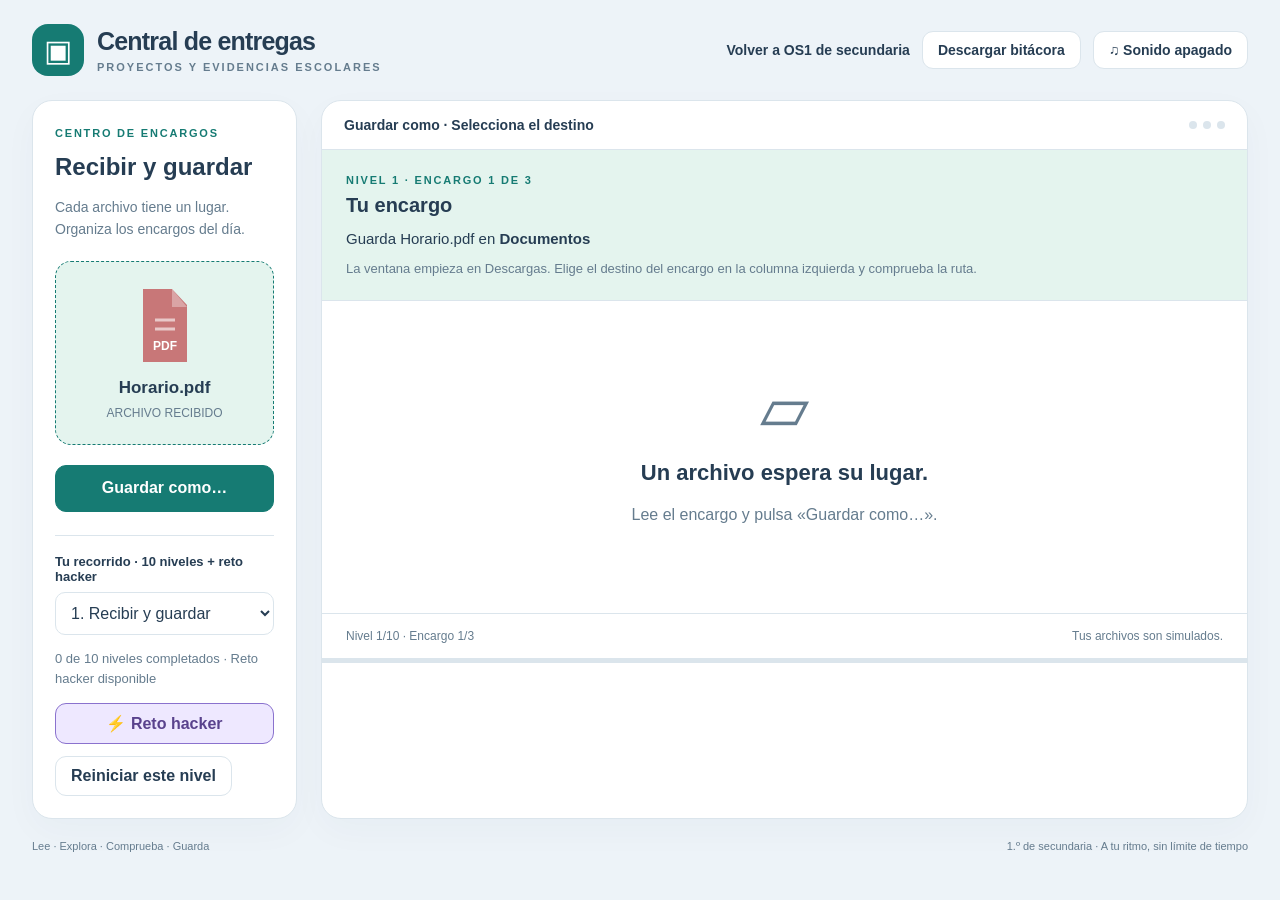
==== actividades/central-archivos/index.html @ c92f7c59 "Crea OS de primero de secundaria con entregas, carpetas, versiones y respaldos" ====
<!doctype html><html lang="es"><head><meta charset="utf-8"><meta name="viewport" content="width=device-width,initial-scale=1"><title>Central de entregas · OS1 de secundaria</title><link rel="stylesheet" href="../archivo-engine/style.css?v=s1-1"></head><body class="central" data-theme="central"><div class="app"><header><div class="identity"><span class="emblem" aria-hidden="true">▣</span><div><h1>Central de entregas</h1><small>PROYECTOS Y EVIDENCIAS ESCOLARES</small></div></div><div class="header-tools"><a href="../../index.html" class="back">Volver a OS1 de secundaria</a><button id="download-evidence">Descargar bitácora</button><button id="sound" aria-pressed="false">♫ Sonido apagado</button></div></header><main><aside class="panel dispatch"><span class="eyebrow">CENTRO DE ENCARGOS</span><h2 id="level-title"></h2><p class="brief" id="story"></p><div class="file-preview" id="file-preview"></div><button class="primary" id="begin">Guardar como…</button><div class="levels"><label for="level-select">Tu recorrido · 10 niveles + reto hacker</label><select id="level-select"></select><p class="collection" id="collection"></p><button id="hacker" class="hacker-button">⚡ Reto hacker</button><button id="retry">Reiniciar este nivel</button></div></aside><section class="panel workspace" aria-label="Explorador de archivos"><div class="window-bar"><span id="window-title">Terminal de archivos</span><span class="lights" aria-hidden="true"><i></i><i></i><i></i></span></div><div class="task"><span class="eyebrow" id="order-number"></span><h2 id="order-title">Tu encargo</h2><div class="route-request" id="request"></div><p id="extra"></p></div><div id="idle" class="idle"><span class="big-icon" aria-hidden="true">▱</span><strong>Un archivo espera su lugar.</strong><p>Lee el encargo y pulsa «Guardar como…».</p></div><div class="explorer" id="explorer" hidden><div class="save-window-title"><span aria-hidden="true">▧</span><strong id="save-dialog-title">Guardar como</strong><button id="cancel-save" aria-label="Cerrar ventana Guardar como">×</button></div><div class="toolbar"><button id="up" aria-label="Subir una carpeta">Subir</button><nav class="breadcrumb" id="breadcrumb" aria-label="Ruta actual"></nav><button id="new-folder" hidden>Nueva carpeta</button></div><p class="tip">Un clic selecciona una carpeta. Doble clic o «Abrir carpeta» para entrar.</p><div class="file-browser"><nav id="folder-tree" class="folder-tree" aria-label="Carpetas de Windows"></nav><section class="file-list" aria-label="Contenido de la carpeta"><div class="folder-list-heading"><span>Nombre</span><span>Tipo</span></div><div id="folders" class="folders"></div><button id="open-folder" disabled>Abrir carpeta</button></section></div><div class="save-row"><label for="filename">Nombre del archivo<input id="filename" autocomplete="off" spellcheck="false"></label><div class="save-actions"><button class="primary" id="save">Guardar</button><button id="cancel-bottom">Cancelar</button></div></div><p class="windows-tip"><strong>¿Dónde quedará?</strong> En la carpeta que muestra la ruta de arriba. Descargas es el destino inicial; puedes elegir otro a la izquierda.</p></div><div class="feedback" id="feedback" role="status" aria-live="polite" hidden><strong id="onomatopoeia"></strong><p id="feedback-text"></p><button id="continue" hidden>Siguiente encargo</button></div><div class="bottom"><span id="counter"></span><span id="saved-path">Tus archivos son simulados.</span></div><div class="progress"><div id="progress"></div></div></section></main><footer><span>Lee · Explora · Comprueba · Guarda</span><span>1.º de secundaria · A tu ritmo, sin límite de tiempo</span></footer></div><dialog id="folder-dialog" aria-labelledby="folder-title"><form id="folder-form"><h2 id="folder-title">Nueva carpeta</h2><label for="folder-name">Nombre de la carpeta</label><input id="folder-name" autocomplete="off" maxlength="60" required><p id="folder-error" class="form-error" role="status"></p><div class="actions"><button type="button" id="folder-cancel">Cancelar</button><button type="submit">Crear carpeta</button></div></form></dialog><dialog id="reset-dialog" aria-labelledby="reset-title"><h2 id="reset-title">¿Reiniciar este nivel?</h2><p>Volverás al primer encargo de este nivel. Los otros niveles completados se conservan.</p><div class="actions"><button id="reset-cancel">Cancelar</button><button id="reset-confirm">Reiniciar nivel</button></div></dialog><script src="../archivo-engine/rules.js?v=s1-1"></script><script src="../archivo-engine/evidence.js?v=s1-1"></script><script src="../archivo-engine/game.js?v=s1-1"></script></body></html>
---- actividades/archivo-engine/style.css ----
:root{font-family:'Avenir Next','Trebuchet MS',sans-serif;color:#263d53;background:#edf3f8;--accent:#167b73;--soft:#e4f4ee;--panel:#fff;--line:#dbe5ec;--muted:#657c8e;--ink:#263d53}*{box-sizing:border-box}body{margin:0;min-height:100vh}body.space{--accent:#9e8dff;--soft:#302c54;--panel:#17213b;--line:#34415f;--muted:#a6b7d1;--ink:#e9edff;color:var(--ink);background:radial-gradient(ellipse at 80% 0,#34315a,transparent 50%),#0d1529;background-attachment:fixed}button,input,select{font:inherit}button,a{touch-action:manipulation}button{cursor:pointer;border:1px solid var(--line);border-radius:11px;padding:10px 15px;background:var(--panel);color:var(--ink);font-weight:700}button:hover{border-color:var(--accent);background:var(--soft)}button:disabled{opacity:.4;cursor:default}a{color:inherit}button:focus-visible,a:focus-visible,input:focus-visible,select:focus-visible{outline:3px solid #f0bb51;outline-offset:3px}.app{max-width:1440px;margin:auto;padding:24px 32px}header{display:flex;justify-content:space-between;align-items:center;gap:15px;margin-bottom:24px}.identity{display:flex;align-items:center;gap:13px}.emblem{display:grid;place-items:center;background:var(--accent);color:#fff;width:52px;height:52px;border-radius:16px;font-size:30px}h1{font-size:25px;letter-spacing:-.8px;margin:0}header small{display:block;font-size:11px;font-weight:800;letter-spacing:2px;color:var(--muted);margin-top:5px}.header-tools{display:flex;gap:12px;align-items:center;font-size:14px}.back{text-decoration:none;font-weight:700}main{display:grid;grid-template-columns:265px minmax(0,1fr);gap:24px}.panel{border:1px solid var(--line);border-radius:20px;background:var(--panel);box-shadow:0 12px 35px #15335a08}.dispatch{padding:22px}.eyebrow{font-size:11px;font-weight:800;letter-spacing:1.8px;color:var(--accent)}h2{font-size:24px;line-height:1.2;margin:12px 0}p{line-height:1.6}.brief{font-size:14px;color:var(--muted)}.file-preview{background:var(--soft);border:1px dashed var(--accent);border-radius:16px;text-align:center;padding:24px 10px;margin:20px 0}.file-preview svg{width:72px;height:80px;display:block;margin:0 auto 12px}.file-preview strong{display:block;overflow-wrap:anywhere;font-size:17px}.file-preview small{display:block;color:var(--muted);margin-top:8px;font-size:12px}.primary{background:var(--accent);border-color:var(--accent);color:#fff;width:100%;min-height:47px}.space .primary{color:#151d32}.primary:hover{background:var(--accent);filter:brightness(1.1)}.levels{margin-top:23px;border-top:1px solid var(--line);padding-top:18px}.levels label{display:block;font-size:13px;font-weight:700;margin-bottom:8px}select{width:100%;padding:11px;border-radius:10px;border:1px solid var(--line);background:var(--panel);color:var(--ink)}.collection{font-size:13px;color:var(--muted);margin-top:14px}.workspace{overflow:hidden;position:relative}.window-bar{display:flex;align-items:center;justify-content:space-between;padding:16px 22px;border-bottom:1px solid var(--line);font-size:14px;font-weight:800}.lights{display:flex;gap:6px}.lights i{width:8px;height:8px;background:var(--line);border-radius:50%}.task{padding:20px 24px;background:var(--soft);border-bottom:1px solid var(--line)}.task h2{font-size:20px;margin:5px 0 10px}.route-request{font-size:15px;line-height:1.6;overflow-wrap:anywhere}.task p{font-size:13px;color:var(--muted);margin:8px 0 0}.explorer{padding:22px 24px}.explorer[hidden]{display:none}.toolbar{display:flex;gap:9px;align-items:center;flex-wrap:wrap;margin-bottom:14px}.breadcrumb{display:flex;gap:4px;align-items:center;flex-wrap:wrap;flex:1}.breadcrumb button{border:0;font-size:13px;padding:7px;background:var(--soft)}.breadcrumb span{font-size:12px;color:var(--muted)}.tip{font-size:12px;color:var(--muted);margin:0 0 13px}.folders{min-height:210px;display:grid;grid-template-columns:repeat(auto-fill,minmax(115px,1fr));align-content:start;gap:10px}.folder{border:2px solid transparent;min-height:112px;overflow-wrap:anywhere;padding:12px 8px;text-align:center;background:transparent}.folder.selected{border-color:var(--accent);background:var(--soft)}.folder svg{display:block;width:57px;height:47px;margin:0 auto 7px}.folder span{font-size:14px;display:block}.existing{min-height:90px;text-align:center;padding:10px 8px;font-size:12px;overflow-wrap:anywhere;opacity:.8}.existing svg{width:35px;height:42px;display:block;margin:0 auto 6px}.save-row{display:grid;grid-template-columns:1fr 130px;gap:15px;margin-top:18px;border-top:1px solid var(--line);padding-top:20px;align-items:end}.save-row label{font-size:13px;display:block;font-weight:700}.save-row input{display:block;width:100%;border:1px solid var(--line);border-radius:10px;padding:12px;margin-top:8px;color:var(--ink);background:var(--panel)}.empty{grid-column:1/-1;color:var(--muted);font-size:14px;padding:25px;text-align:center}.idle{padding:70px 35px;text-align:center;color:var(--muted)}.idle .big-icon{font-size:64px;display:block;margin-bottom:15px}.idle strong{display:block;color:var(--ink);font-size:22px}.bottom{display:flex;justify-content:space-between;gap:12px;border-top:1px solid var(--line);padding:15px 24px;font-size:12px;color:var(--muted)}.progress{height:5px;background:var(--line)}.progress div{height:100%;background:var(--accent);transition:width .3s}.feedback{margin:0 24px 20px;padding:17px 20px;border-radius:13px;border:1px solid #e4b762;background:#fff1d5;color:#6b4515;display:flex;align-items:center;gap:15px}.feedback[hidden]{display:none}.feedback strong{font-size:25px;white-space:nowrap}.feedback p{margin:0;font-size:14px}.feedback.success{background:#dff5e9;color:#205c43;border-color:#83c8a6}.feedback button{margin-left:auto;background:#fff;color:#205c43;white-space:nowrap}.oops{animation:shake .3s}.pop{animation:pop .35s}dialog{border:1px solid var(--line);border-radius:20px;max-width:440px;width:90%;padding:25px;color:var(--ink);background:var(--panel)}dialog::backdrop{background:#0c152c88}dialog input{width:100%;padding:12px;margin:10px 0;border:1px solid var(--line);border-radius:10px}dialog .actions{display:flex;justify-content:end;gap:10px;margin-top:14px}.form-error{font-size:14px;color:#d55e52}footer{display:flex;justify-content:space-between;font-size:11px;color:var(--muted);margin-top:21px}#new-folder[hidden],#save[hidden],[hidden]{display:none!important}@keyframes shake{25%{transform:translateX(-5px)}75%{transform:translateX(5px)}}@keyframes pop{from{transform:scale(.96);opacity:.3}to{transform:scale(1);opacity:1}}@media(max-width:900px){.app{padding:20px}main{grid-template-columns:220px minmax(0,1fr);gap:15px}.dispatch{padding:17px}.explorer{padding:18px}.task{padding:18px}.save-row{grid-template-columns:1fr}h1{font-size:22px}.header-tools{font-size:12px;gap:8px}}@media(max-width:650px){main{display:block}.dispatch{margin-bottom:16px}.file-preview{display:flex;align-items:center;gap:15px;padding:12px;margin:12px 0;text-align:left}.file-preview svg{width:40px;height:50px;margin:0}.file-preview small{display:none}.brief{margin:6px 0}.dispatch h2{font-size:20px}.levels{margin-top:14px;padding-top:12px}.collection{display:none}header{flex-wrap:wrap}.header-tools{width:100%;justify-content:space-between}.folders{grid-template-columns:repeat(3,minmax(0,1fr))}.feedback{margin:0 15px 15px;flex-wrap:wrap}.feedback strong{font-size:22px}.bottom{padding:14px;font-size:11px}footer span:last-child{display:none}}@media(prefers-reduced-motion:reduce){*,*:before{animation:none!important;transition:none!important}}

/* Fenêtre de sauvegarde proche de Windows, commune aux deux aventures. */
.explorer{padding:0;margin:18px;border:1px solid #bdcad8;border-radius:8px;overflow:hidden;--panel:#fff;--soft:#e9f2fc;--ink:#24364b;--line:#d7dfe8;--accent:#176bb7;--muted:#5e7186;background:#fff;color:var(--ink);box-shadow:0 8px 25px #0a17361c}.save-window-title{display:flex;align-items:center;gap:10px;padding:0 0 0 15px;min-height:38px;background:#f9fafc;font-size:14px}.save-window-title>span{color:#286eae}.save-window-title strong{flex:1;font-weight:600}.save-window-title button{border:0;border-radius:0;background:transparent;font-size:24px;padding:5px 15px}.save-window-title button:hover{background:#d43b39;color:white}.explorer .toolbar{margin:0;padding:9px;border-top:1px solid var(--line);border-bottom:1px solid var(--line);background:#fff}.explorer .breadcrumb{border:1px solid var(--line);padding:3px;border-radius:4px;min-height:37px}.explorer .breadcrumb button{background:transparent;border-radius:3px;font-size:12px;padding:4px}.explorer .tip{padding:9px 13px;margin:0;border-bottom:1px solid #e7ebf0;background:#fff;font-size:12px}.file-browser{display:grid;grid-template-columns:185px minmax(0,1fr);min-height:270px}.folder-tree{background:#f8fafd;border-right:1px solid var(--line);padding:10px 0;overflow:auto;max-height:340px}.tree-label{font-size:12px;font-weight:700;padding:8px 12px;margin:0;color:#506174}.tree-location{display:flex;gap:9px;align-items:center;width:100%;border:0;border-radius:0;background:transparent;text-align:left;font-size:13px;font-weight:500;padding:8px 10px;line-height:1.3}.tree-location>span:first-child{color:#377cbd;min-width:15px;font-size:17px}.tree-location.active{background:#dcecff;color:#154d81;border-left:3px solid #277bc0}.tree-location:hover{background:#e9f1fb}.tree-user,.tree-branch{font-size:12px;padding:8px;cursor:pointer}.tree-user{padding-left:13px}.file-list{padding:0 12px 12px;min-width:0}.folder-list-heading{display:flex;justify-content:space-between;border-bottom:1px solid var(--line);padding:9px 2px;color:#7b8997;font-size:12px}.explorer .folders{min-height:175px;grid-template-columns:repeat(auto-fill,minmax(100px,1fr));gap:6px;padding:14px 0}.explorer .folder{min-height:90px;padding:8px 4px;border-radius:5px}.explorer .folder svg{width:48px;height:38px}.explorer .folder span{font-size:13px}.explorer #open-folder{font-size:12px;padding:7px 10px}.explorer .save-row{margin:0;padding:14px;background:#f3f6fa;grid-template-columns:1fr 120px;gap:12px}.save-actions{display:grid;gap:8px}.save-actions .primary{min-height:37px}.save-actions button{border-radius:5px;padding:7px;font-size:13px}.explorer .save-row input{border-radius:3px;padding:9px;margin-top:7px;font-size:14px}.windows-tip{margin:0;padding:10px 14px;font-size:12px;line-height:1.5;color:#55697d;background:#f3f6fa;border-top:1px solid #e5ebf2}@media(max-width:900px){.file-browser{grid-template-columns:155px minmax(0,1fr)}.explorer{margin:12px}.tree-location{font-size:12px}.file-list{padding:0 8px 10px}.explorer .folders{grid-template-columns:repeat(auto-fill,minmax(85px,1fr))}}@media(max-width:650px){.file-browser{grid-template-columns:135px minmax(0,1fr)}.folder-tree{max-height:300px}.explorer .save-row{grid-template-columns:1fr}.save-actions{display:flex;justify-content:end}.save-actions .primary{width:120px}.save-actions button{min-width:95px}.explorer .folders{grid-template-columns:repeat(auto-fill,minmax(80px,1fr))}.explorer .toolbar{gap:5px}.explorer .breadcrumb span{font-size:10px}}

.hacker-button{display:block;width:100%;margin:12px 0;border:1px solid #8a72ce;background:#eee8ff;color:#59428d}.hacker-button:hover{background:#e3d7ff}
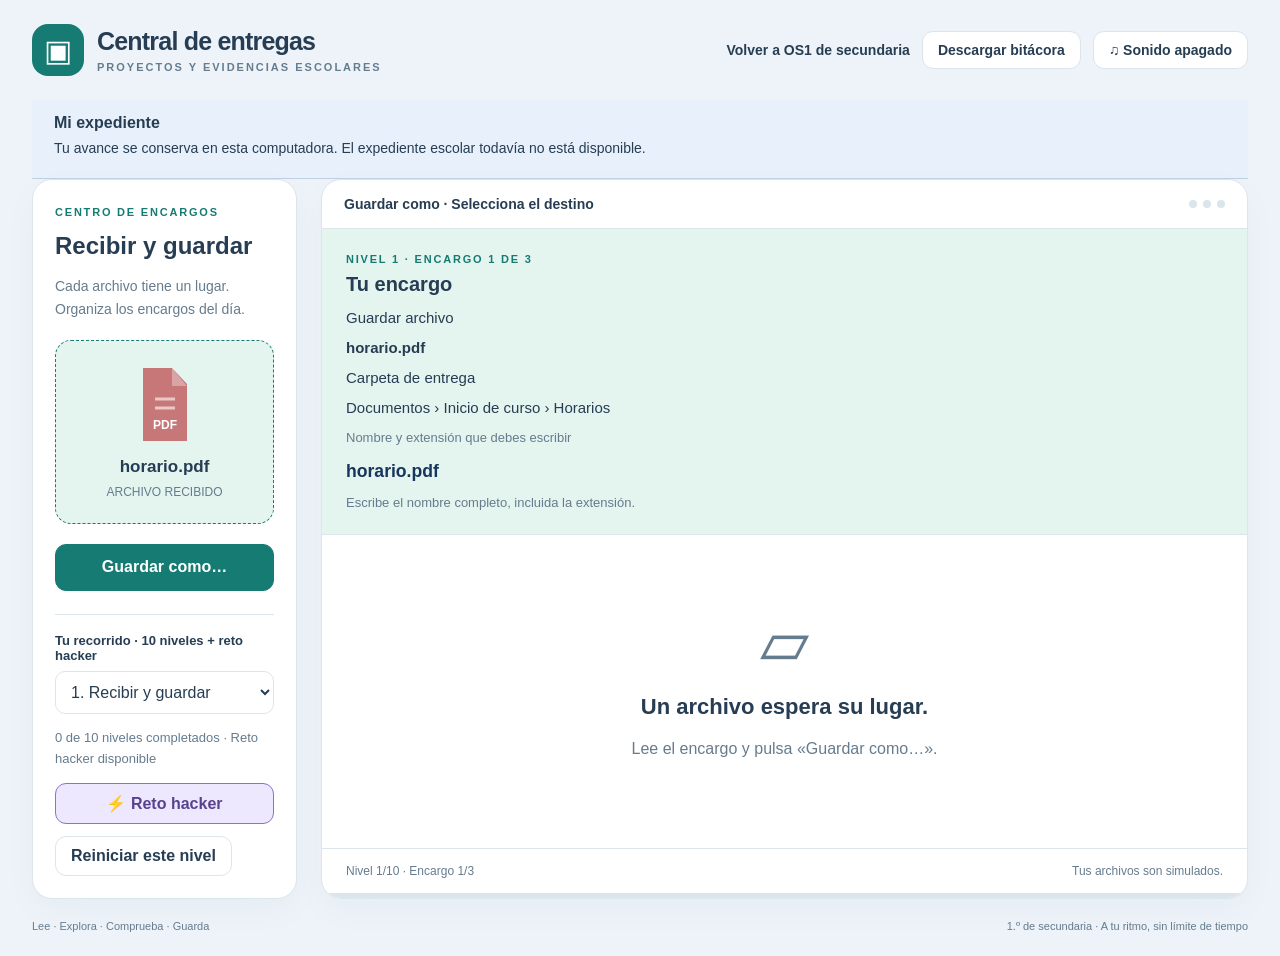
==== commit 97cedea2: "Ajusta encargos de secundaria y prepara guardado automático individual" ====
--- a/actividades/central-archivos/index.html
+++ b/actividades/central-archivos/index.html
@@ -1 +1 @@
-<!doctype html><html lang="es"><head><meta charset="utf-8"><meta name="viewport" content="width=device-width,initial-scale=1"><title>Central de entregas · OS1 de secundaria</title><link rel="stylesheet" href="../archivo-engine/style.css?v=s1-1"></head><body class="central" data-theme="central"><div class="app"><header><div class="identity"><span class="emblem" aria-hidden="true">▣</span><div><h1>Central de entregas</h1><small>PROYECTOS Y EVIDENCIAS ESCOLARES</small></div></div><div class="header-tools"><a href="../../index.html" class="back">Volver a OS1 de secundaria</a><button id="download-evidence">Descargar bitácora</button><button id="sound" aria-pressed="false">♫ Sonido apagado</button></div></header><main><aside class="panel dispatch"><span class="eyebrow">CENTRO DE ENCARGOS</span><h2 id="level-title"></h2><p class="brief" id="story"></p><div class="file-preview" id="file-preview"></div><button class="primary" id="begin">Guardar como…</button><div class="levels"><label for="level-select">Tu recorrido · 10 niveles + reto hacker</label><select id="level-select"></select><p class="collection" id="collection"></p><button id="hacker" class="hacker-button">⚡ Reto hacker</button><button id="retry">Reiniciar este nivel</button></div></aside><section class="panel workspace" aria-label="Explorador de archivos"><div class="window-bar"><span id="window-title">Terminal de archivos</span><span class="lights" aria-hidden="true"><i></i><i></i><i></i></span></div><div class="task"><span class="eyebrow" id="order-number"></span><h2 id="order-title">Tu encargo</h2><div class="route-request" id="request"></div><p id="extra"></p></div><div id="idle" class="idle"><span class="big-icon" aria-hidden="true">▱</span><strong>Un archivo espera su lugar.</strong><p>Lee el encargo y pulsa «Guardar como…».</p></div><div class="explorer" id="explorer" hidden><div class="save-window-title"><span aria-hidden="true">▧</span><strong id="save-dialog-title">Guardar como</strong><button id="cancel-save" aria-label="Cerrar ventana Guardar como">×</button></div><div class="toolbar"><button id="up" aria-label="Subir una carpeta">Subir</button><nav class="breadcrumb" id="breadcrumb" aria-label="Ruta actual"></nav><button id="new-folder" hidden>Nueva carpeta</button></div><p class="tip">Un clic selecciona una carpeta. Doble clic o «Abrir carpeta» para entrar.</p><div class="file-browser"><nav id="folder-tree" class="folder-tree" aria-label="Carpetas de Windows"></nav><section class="file-list" aria-label="Contenido de la carpeta"><div class="folder-list-heading"><span>Nombre</span><span>Tipo</span></div><div id="folders" class="folders"></div><button id="open-folder" disabled>Abrir carpeta</button></section></div><div class="save-row"><label for="filename">Nombre del archivo<input id="filename" autocomplete="off" spellcheck="false"></label><div class="save-actions"><button class="primary" id="save">Guardar</button><button id="cancel-bottom">Cancelar</button></div></div><p class="windows-tip"><strong>¿Dónde quedará?</strong> En la carpeta que muestra la ruta de arriba. Descargas es el destino inicial; puedes elegir otro a la izquierda.</p></div><div class="feedback" id="feedback" role="status" aria-live="polite" hidden><strong id="onomatopoeia"></strong><p id="feedback-text"></p><button id="continue" hidden>Siguiente encargo</button></div><div class="bottom"><span id="counter"></span><span id="saved-path">Tus archivos son simulados.</span></div><div class="progress"><div id="progress"></div></div></section></main><footer><span>Lee · Explora · Comprueba · Guarda</span><span>1.º de secundaria · A tu ritmo, sin límite de tiempo</span></footer></div><dialog id="folder-dialog" aria-labelledby="folder-title"><form id="folder-form"><h2 id="folder-title">Nueva carpeta</h2><label for="folder-name">Nombre de la carpeta</label><input id="folder-name" autocomplete="off" maxlength="60" required><p id="folder-error" class="form-error" role="status"></p><div class="actions"><button type="button" id="folder-cancel">Cancelar</button><button type="submit">Crear carpeta</button></div></form></dialog><dialog id="reset-dialog" aria-labelledby="reset-title"><h2 id="reset-title">¿Reiniciar este nivel?</h2><p>Volverás al primer encargo de este nivel. Los otros niveles completados se conservan.</p><div class="actions"><button id="reset-cancel">Cancelar</button><button id="reset-confirm">Reiniciar nivel</button></div></dialog><script src="../archivo-engine/rules.js?v=s1-1"></script><script src="../archivo-engine/evidence.js?v=s1-1"></script><script src="../archivo-engine/game.js?v=s1-1"></script></body></html>+<!doctype html><html lang="es"><head><meta charset="utf-8"><meta name="viewport" content="width=device-width,initial-scale=1"><title>Central de entregas · OS1 de secundaria</title><link rel="stylesheet" href="../archivo-engine/style.css?v=s1-2"></head><body class="central" data-theme="central"><div class="app"><header><div class="identity"><span class="emblem" aria-hidden="true">▣</span><div><h1>Central de entregas</h1><small>PROYECTOS Y EVIDENCIAS ESCOLARES</small></div></div><div class="header-tools"><a href="../../index.html" class="back">Volver a OS1 de secundaria</a><button id="download-evidence">Descargar bitácora</button><button id="sound" aria-pressed="false">♫ Sonido apagado</button></div></header><section class="registro-bar" aria-label="Expediente escolar"><div><strong id="registro-student">Mi expediente</strong><p id="registro-status" role="status">Entra con tus datos para recuperar tu avance.</p></div><button id="registro-open">Entrar con mi nombre</button><button id="registro-exit" hidden>Cerrar sesión</button><button id="registro-recover" hidden>Recuperar avance más reciente</button></section><main><aside class="panel dispatch"><span class="eyebrow">CENTRO DE ENCARGOS</span><h2 id="level-title"></h2><p class="brief" id="story"></p><div class="file-preview" id="file-preview"></div><button class="primary" id="begin">Guardar como…</button><div class="levels"><label for="level-select">Tu recorrido · 10 niveles + reto hacker</label><select id="level-select"></select><p class="collection" id="collection"></p><button id="hacker" class="hacker-button">⚡ Reto hacker</button><button id="retry">Reiniciar este nivel</button></div></aside><section class="panel workspace" aria-label="Explorador de archivos"><div class="window-bar"><span id="window-title">Terminal de archivos</span><span class="lights" aria-hidden="true"><i></i><i></i><i></i></span></div><div class="task"><span class="eyebrow" id="order-number"></span><h2 id="order-title">Tu encargo</h2><div class="route-request" id="request"></div><p id="extra"></p></div><div id="idle" class="idle"><span class="big-icon" aria-hidden="true">▱</span><strong>Un archivo espera su lugar.</strong><p>Lee el encargo y pulsa «Guardar como…».</p></div><div class="explorer" id="explorer" hidden><div class="save-window-title"><span aria-hidden="true">▧</span><strong id="save-dialog-title">Guardar como</strong><button id="cancel-save" aria-label="Cerrar ventana Guardar como">×</button></div><div class="toolbar"><button id="up" aria-label="Subir una carpeta">Subir</button><nav class="breadcrumb" id="breadcrumb" aria-label="Ruta actual"></nav><button id="new-folder" hidden>Nueva carpeta</button></div><p class="tip">Un clic selecciona una carpeta. Doble clic o «Abrir carpeta» para entrar.</p><div class="file-browser"><nav id="folder-tree" class="folder-tree" aria-label="Carpetas de Windows"></nav><section class="file-list" aria-label="Contenido de la carpeta"><div class="folder-list-heading"><span>Nombre</span><span>Tipo</span></div><div id="folders" class="folders"></div><button id="open-folder" disabled>Abrir carpeta</button></section></div><div class="save-row"><label for="filename">Nombre del archivo<input id="filename" autocomplete="off" spellcheck="false"></label><div class="save-actions"><button class="primary" id="save">Guardar</button><button id="cancel-bottom">Cancelar</button></div></div><p class="windows-tip"><strong>¿Dónde quedará?</strong> En la carpeta que muestra la ruta de arriba. Descargas es el destino inicial; puedes elegir otro a la izquierda.</p></div><div class="feedback" id="feedback" role="status" aria-live="polite" hidden><strong id="onomatopoeia"></strong><p id="feedback-text"></p><button id="continue" hidden>Siguiente encargo</button></div><div class="bottom"><span id="counter"></span><span id="saved-path">Tus archivos son simulados.</span></div><div class="progress"><div id="progress"></div></div></section></main><footer><span>Lee · Explora · Comprueba · Guarda</span><span>1.º de secundaria · A tu ritmo, sin límite de tiempo</span></footer></div><dialog id="folder-dialog" aria-labelledby="folder-title"><form id="folder-form"><h2 id="folder-title">Nueva carpeta</h2><label for="folder-name">Nombre de la carpeta</label><input id="folder-name" autocomplete="off" maxlength="60" required><p id="folder-error" class="form-error" role="status"></p><div class="actions"><button type="button" id="folder-cancel">Cancelar</button><button type="submit">Crear carpeta</button></div></form></dialog><dialog id="reset-dialog" aria-labelledby="reset-title"><h2 id="reset-title">¿Reiniciar este nivel?</h2><p>Volverás al primer encargo de este nivel. Los otros niveles completados se conservan.</p><div class="actions"><button id="reset-cancel">Cancelar</button><button id="reset-confirm">Reiniciar nivel</button></div></dialog><dialog id="registro-dialog" aria-labelledby="registro-title"><form id="registro-form"><h2 id="registro-title">Mi expediente de OS1 de secundaria</h2><p>Entra para continuar tu trabajo. Tu avance se guarda automáticamente después de cada operación.</p><label>Nombre completo<input id="alumno-name" required maxlength="80" autocomplete="name"></label><label>Grupo<input id="alumno-group" required maxlength="20" placeholder="Por ejemplo: 5 A"></label><label>Mi clave personal (6 números)<input id="alumno-pin" required type="password" inputmode="numeric" pattern="[0-9]{6}" maxlength="6" autocomplete="off"></label><label class="first-check"><input type="checkbox" id="alumno-first"> Es mi primera vez</label><label id="class-row" hidden>Código de clase que me da el profesor<input id="alumno-class" maxlength="30" autocomplete="off"></label><p id="registro-error" role="alert"></p><div class="registro-actions"><button id="registro-enter" class="primary" type="submit">Entrar y continuar</button><button id="registro-guest" type="button">Practicar como invitado</button></div><small>La clave no se guarda. No compartas tu clave. Si la olvidas, pide ayuda al profesor.</small></form></dialog><script src="../archivo-engine/registro-config.js?v=s1-2"></script><script src="../archivo-engine/registro.js?v=s1-2"></script><script src="../archivo-engine/rules.js?v=s1-2"></script><script src="../archivo-engine/evidence.js?v=s1-2"></script><script src="../archivo-engine/game.js?v=s1-2"></script></body></html>
--- a/actividades/archivo-engine/style.css
+++ b/actividades/archivo-engine/style.css
@@ -4,3 +4,7 @@
 .explorer{padding:0;margin:18px;border:1px solid #bdcad8;border-radius:8px;overflow:hidden;--panel:#fff;--soft:#e9f2fc;--ink:#24364b;--line:#d7dfe8;--accent:#176bb7;--muted:#5e7186;background:#fff;color:var(--ink);box-shadow:0 8px 25px #0a17361c}.save-window-title{display:flex;align-items:center;gap:10px;padding:0 0 0 15px;min-height:38px;background:#f9fafc;font-size:14px}.save-window-title>span{color:#286eae}.save-window-title strong{flex:1;font-weight:600}.save-window-title button{border:0;border-radius:0;background:transparent;font-size:24px;padding:5px 15px}.save-window-title button:hover{background:#d43b39;color:white}.explorer .toolbar{margin:0;padding:9px;border-top:1px solid var(--line);border-bottom:1px solid var(--line);background:#fff}.explorer .breadcrumb{border:1px solid var(--line);padding:3px;border-radius:4px;min-height:37px}.explorer .breadcrumb button{background:transparent;border-radius:3px;font-size:12px;padding:4px}.explorer .tip{padding:9px 13px;margin:0;border-bottom:1px solid #e7ebf0;background:#fff;font-size:12px}.file-browser{display:grid;grid-template-columns:185px minmax(0,1fr);min-height:270px}.folder-tree{background:#f8fafd;border-right:1px solid var(--line);padding:10px 0;overflow:auto;max-height:340px}.tree-label{font-size:12px;font-weight:700;padding:8px 12px;margin:0;color:#506174}.tree-location{display:flex;gap:9px;align-items:center;width:100%;border:0;border-radius:0;background:transparent;text-align:left;font-size:13px;font-weight:500;padding:8px 10px;line-height:1.3}.tree-location>span:first-child{color:#377cbd;min-width:15px;font-size:17px}.tree-location.active{background:#dcecff;color:#154d81;border-left:3px solid #277bc0}.tree-location:hover{background:#e9f1fb}.tree-user,.tree-branch{font-size:12px;padding:8px;cursor:pointer}.tree-user{padding-left:13px}.file-list{padding:0 12px 12px;min-width:0}.folder-list-heading{display:flex;justify-content:space-between;border-bottom:1px solid var(--line);padding:9px 2px;color:#7b8997;font-size:12px}.explorer .folders{min-height:175px;grid-template-columns:repeat(auto-fill,minmax(100px,1fr));gap:6px;padding:14px 0}.explorer .folder{min-height:90px;padding:8px 4px;border-radius:5px}.explorer .folder svg{width:48px;height:38px}.explorer .folder span{font-size:13px}.explorer #open-folder{font-size:12px;padding:7px 10px}.explorer .save-row{margin:0;padding:14px;background:#f3f6fa;grid-template-columns:1fr 120px;gap:12px}.save-actions{display:grid;gap:8px}.save-actions .primary{min-height:37px}.save-actions button{border-radius:5px;padding:7px;font-size:13px}.explorer .save-row input{border-radius:3px;padding:9px;margin-top:7px;font-size:14px}.windows-tip{margin:0;padding:10px 14px;font-size:12px;line-height:1.5;color:#55697d;background:#f3f6fa;border-top:1px solid #e5ebf2}@media(max-width:900px){.file-browser{grid-template-columns:155px minmax(0,1fr)}.explorer{margin:12px}.tree-location{font-size:12px}.file-list{padding:0 8px 10px}.explorer .folders{grid-template-columns:repeat(auto-fill,minmax(85px,1fr))}}@media(max-width:650px){.file-browser{grid-template-columns:135px minmax(0,1fr)}.folder-tree{max-height:300px}.explorer .save-row{grid-template-columns:1fr}.save-actions{display:flex;justify-content:end}.save-actions .primary{width:120px}.save-actions button{min-width:95px}.explorer .folders{grid-template-columns:repeat(auto-fill,minmax(80px,1fr))}.explorer .toolbar{gap:5px}.explorer .breadcrumb span{font-size:10px}}
 
 .hacker-button{display:block;width:100%;margin:12px 0;border:1px solid #8a72ce;background:#eee8ff;color:#59428d}.hacker-button:hover{background:#e3d7ff}
+
+.registro-bar{display:flex;align-items:center;gap:12px;flex-wrap:wrap;padding:14px 22px;background:#e8f1fb;border-bottom:1px solid #bfd0e3}.registro-bar>div{flex:1;min-width:220px}.registro-bar p{margin:5px 0;font-size:14px}#registro-dialog{max-width:540px;width:calc(100% - 32px);border:1px solid #8ba0b8;border-radius:16px;padding:24px;box-shadow:0 20px 80px #001a4655}#registro-dialog::backdrop{background:#112640bb}#registro-form{display:grid;gap:12px}#registro-form label{display:grid;gap:5px;font-weight:600}#registro-form input:not([type=checkbox]){width:100%;box-sizing:border-box;padding:12px;border:1px solid #8ba0b8;border-radius:7px;font:inherit}#registro-form .first-check{display:flex;align-items:center;gap:8px}#registro-form [hidden]{display:none}#registro-error{color:#a42121;margin:0}.registro-actions{display:flex;flex-wrap:wrap;gap:8px}
+
+#extra{display:grid;gap:8px}#extra .exact-filename{font-size:1.1rem;color:#17365d;overflow-wrap:anywhere;user-select:all}.space #extra .exact-filename{color:#8ff2d8}.route-request{display:grid;gap:6px}.route-request strong{user-select:all;overflow-wrap:anywhere}
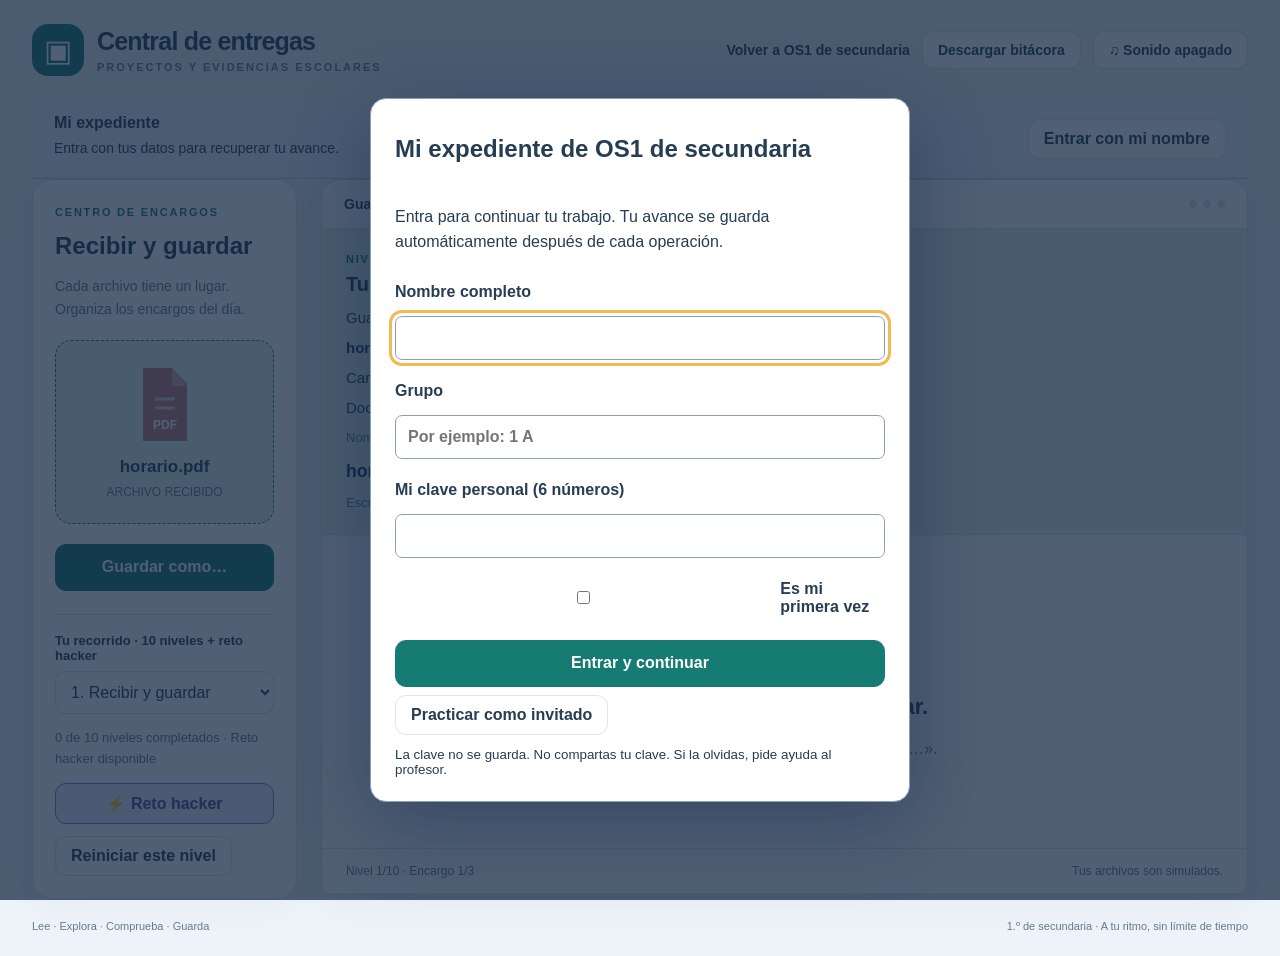
==== commit 4ecaacee: "Activa expediente automático de secundaria y acceso con nombre" ====
--- a/actividades/central-archivos/index.html
+++ b/actividades/central-archivos/index.html
@@ -1 +1 @@
-<!doctype html><html lang="es"><head><meta charset="utf-8"><meta name="viewport" content="width=device-width,initial-scale=1"><title>Central de entregas · OS1 de secundaria</title><link rel="stylesheet" href="../archivo-engine/style.css?v=s1-2"></head><body class="central" data-theme="central"><div class="app"><header><div class="identity"><span class="emblem" aria-hidden="true">▣</span><div><h1>Central de entregas</h1><small>PROYECTOS Y EVIDENCIAS ESCOLARES</small></div></div><div class="header-tools"><a href="../../index.html" class="back">Volver a OS1 de secundaria</a><button id="download-evidence">Descargar bitácora</button><button id="sound" aria-pressed="false">♫ Sonido apagado</button></div></header><section class="registro-bar" aria-label="Expediente escolar"><div><strong id="registro-student">Mi expediente</strong><p id="registro-status" role="status">Entra con tus datos para recuperar tu avance.</p></div><button id="registro-open">Entrar con mi nombre</button><button id="registro-exit" hidden>Cerrar sesión</button><button id="registro-recover" hidden>Recuperar avance más reciente</button></section><main><aside class="panel dispatch"><span class="eyebrow">CENTRO DE ENCARGOS</span><h2 id="level-title"></h2><p class="brief" id="story"></p><div class="file-preview" id="file-preview"></div><button class="primary" id="begin">Guardar como…</button><div class="levels"><label for="level-select">Tu recorrido · 10 niveles + reto hacker</label><select id="level-select"></select><p class="collection" id="collection"></p><button id="hacker" class="hacker-button">⚡ Reto hacker</button><button id="retry">Reiniciar este nivel</button></div></aside><section class="panel workspace" aria-label="Explorador de archivos"><div class="window-bar"><span id="window-title">Terminal de archivos</span><span class="lights" aria-hidden="true"><i></i><i></i><i></i></span></div><div class="task"><span class="eyebrow" id="order-number"></span><h2 id="order-title">Tu encargo</h2><div class="route-request" id="request"></div><p id="extra"></p></div><div id="idle" class="idle"><span class="big-icon" aria-hidden="true">▱</span><strong>Un archivo espera su lugar.</strong><p>Lee el encargo y pulsa «Guardar como…».</p></div><div class="explorer" id="explorer" hidden><div class="save-window-title"><span aria-hidden="true">▧</span><strong id="save-dialog-title">Guardar como</strong><button id="cancel-save" aria-label="Cerrar ventana Guardar como">×</button></div><div class="toolbar"><button id="up" aria-label="Subir una carpeta">Subir</button><nav class="breadcrumb" id="breadcrumb" aria-label="Ruta actual"></nav><button id="new-folder" hidden>Nueva carpeta</button></div><p class="tip">Un clic selecciona una carpeta. Doble clic o «Abrir carpeta» para entrar.</p><div class="file-browser"><nav id="folder-tree" class="folder-tree" aria-label="Carpetas de Windows"></nav><section class="file-list" aria-label="Contenido de la carpeta"><div class="folder-list-heading"><span>Nombre</span><span>Tipo</span></div><div id="folders" class="folders"></div><button id="open-folder" disabled>Abrir carpeta</button></section></div><div class="save-row"><label for="filename">Nombre del archivo<input id="filename" autocomplete="off" spellcheck="false"></label><div class="save-actions"><button class="primary" id="save">Guardar</button><button id="cancel-bottom">Cancelar</button></div></div><p class="windows-tip"><strong>¿Dónde quedará?</strong> En la carpeta que muestra la ruta de arriba. Descargas es el destino inicial; puedes elegir otro a la izquierda.</p></div><div class="feedback" id="feedback" role="status" aria-live="polite" hidden><strong id="onomatopoeia"></strong><p id="feedback-text"></p><button id="continue" hidden>Siguiente encargo</button></div><div class="bottom"><span id="counter"></span><span id="saved-path">Tus archivos son simulados.</span></div><div class="progress"><div id="progress"></div></div></section></main><footer><span>Lee · Explora · Comprueba · Guarda</span><span>1.º de secundaria · A tu ritmo, sin límite de tiempo</span></footer></div><dialog id="folder-dialog" aria-labelledby="folder-title"><form id="folder-form"><h2 id="folder-title">Nueva carpeta</h2><label for="folder-name">Nombre de la carpeta</label><input id="folder-name" autocomplete="off" maxlength="60" required><p id="folder-error" class="form-error" role="status"></p><div class="actions"><button type="button" id="folder-cancel">Cancelar</button><button type="submit">Crear carpeta</button></div></form></dialog><dialog id="reset-dialog" aria-labelledby="reset-title"><h2 id="reset-title">¿Reiniciar este nivel?</h2><p>Volverás al primer encargo de este nivel. Los otros niveles completados se conservan.</p><div class="actions"><button id="reset-cancel">Cancelar</button><button id="reset-confirm">Reiniciar nivel</button></div></dialog><dialog id="registro-dialog" aria-labelledby="registro-title"><form id="registro-form"><h2 id="registro-title">Mi expediente de OS1 de secundaria</h2><p>Entra para continuar tu trabajo. Tu avance se guarda automáticamente después de cada operación.</p><label>Nombre completo<input id="alumno-name" required maxlength="80" autocomplete="name"></label><label>Grupo<input id="alumno-group" required maxlength="20" placeholder="Por ejemplo: 5 A"></label><label>Mi clave personal (6 números)<input id="alumno-pin" required type="password" inputmode="numeric" pattern="[0-9]{6}" maxlength="6" autocomplete="off"></label><label class="first-check"><input type="checkbox" id="alumno-first"> Es mi primera vez</label><label id="class-row" hidden>Código de clase que me da el profesor<input id="alumno-class" maxlength="30" autocomplete="off"></label><p id="registro-error" role="alert"></p><div class="registro-actions"><button id="registro-enter" class="primary" type="submit">Entrar y continuar</button><button id="registro-guest" type="button">Practicar como invitado</button></div><small>La clave no se guarda. No compartas tu clave. Si la olvidas, pide ayuda al profesor.</small></form></dialog><script src="../archivo-engine/registro-config.js?v=s1-2"></script><script src="../archivo-engine/registro.js?v=s1-2"></script><script src="../archivo-engine/rules.js?v=s1-2"></script><script src="../archivo-engine/evidence.js?v=s1-2"></script><script src="../archivo-engine/game.js?v=s1-2"></script></body></html>+<!doctype html><html lang="es"><head><meta charset="utf-8"><meta name="viewport" content="width=device-width,initial-scale=1"><title>Central de entregas · OS1 de secundaria</title><link rel="stylesheet" href="../archivo-engine/style.css?v=s1-3"></head><body class="central" data-theme="central"><div class="app"><header><div class="identity"><span class="emblem" aria-hidden="true">▣</span><div><h1>Central de entregas</h1><small>PROYECTOS Y EVIDENCIAS ESCOLARES</small></div></div><div class="header-tools"><a href="../../index.html" class="back">Volver a OS1 de secundaria</a><button id="download-evidence">Descargar bitácora</button><button id="sound" aria-pressed="false">♫ Sonido apagado</button></div></header><section class="registro-bar" aria-label="Expediente escolar"><div><strong id="registro-student">Mi expediente</strong><p id="registro-status" role="status">Entra con tus datos para recuperar tu avance.</p></div><button id="registro-open">Entrar con mi nombre</button><button id="registro-exit" hidden>Cerrar sesión</button><button id="registro-recover" hidden>Recuperar avance más reciente</button></section><main><aside class="panel dispatch"><span class="eyebrow">CENTRO DE ENCARGOS</span><h2 id="level-title"></h2><p class="brief" id="story"></p><div class="file-preview" id="file-preview"></div><button class="primary" id="begin">Guardar como…</button><div class="levels"><label for="level-select">Tu recorrido · 10 niveles + reto hacker</label><select id="level-select"></select><p class="collection" id="collection"></p><button id="hacker" class="hacker-button">⚡ Reto hacker</button><button id="retry">Reiniciar este nivel</button></div></aside><section class="panel workspace" aria-label="Explorador de archivos"><div class="window-bar"><span id="window-title">Terminal de archivos</span><span class="lights" aria-hidden="true"><i></i><i></i><i></i></span></div><div class="task"><span class="eyebrow" id="order-number"></span><h2 id="order-title">Tu encargo</h2><div class="route-request" id="request"></div><p id="extra"></p></div><div id="idle" class="idle"><span class="big-icon" aria-hidden="true">▱</span><strong>Un archivo espera su lugar.</strong><p>Lee el encargo y pulsa «Guardar como…».</p></div><div class="explorer" id="explorer" hidden><div class="save-window-title"><span aria-hidden="true">▧</span><strong id="save-dialog-title">Guardar como</strong><button id="cancel-save" aria-label="Cerrar ventana Guardar como">×</button></div><div class="toolbar"><button id="up" aria-label="Subir una carpeta">Subir</button><nav class="breadcrumb" id="breadcrumb" aria-label="Ruta actual"></nav><button id="new-folder" hidden>Nueva carpeta</button></div><p class="tip">Un clic selecciona una carpeta. Doble clic o «Abrir carpeta» para entrar.</p><div class="file-browser"><nav id="folder-tree" class="folder-tree" aria-label="Carpetas de Windows"></nav><section class="file-list" aria-label="Contenido de la carpeta"><div class="folder-list-heading"><span>Nombre</span><span>Tipo</span></div><div id="folders" class="folders"></div><button id="open-folder" disabled>Abrir carpeta</button></section></div><div class="save-row"><label for="filename">Nombre del archivo<input id="filename" autocomplete="off" spellcheck="false"></label><div class="save-actions"><button class="primary" id="save">Guardar</button><button id="cancel-bottom">Cancelar</button></div></div><p class="windows-tip"><strong>¿Dónde quedará?</strong> En la carpeta que muestra la ruta de arriba. Descargas es el destino inicial; puedes elegir otro a la izquierda.</p></div><div class="feedback" id="feedback" role="status" aria-live="polite" hidden><strong id="onomatopoeia"></strong><p id="feedback-text"></p><button id="continue" hidden>Siguiente encargo</button></div><div class="bottom"><span id="counter"></span><span id="saved-path">Tus archivos son simulados.</span></div><div class="progress"><div id="progress"></div></div></section></main><footer><span>Lee · Explora · Comprueba · Guarda</span><span>1.º de secundaria · A tu ritmo, sin límite de tiempo</span></footer></div><dialog id="folder-dialog" aria-labelledby="folder-title"><form id="folder-form"><h2 id="folder-title">Nueva carpeta</h2><label for="folder-name">Nombre de la carpeta</label><input id="folder-name" autocomplete="off" maxlength="60" required><p id="folder-error" class="form-error" role="status"></p><div class="actions"><button type="button" id="folder-cancel">Cancelar</button><button type="submit">Crear carpeta</button></div></form></dialog><dialog id="reset-dialog" aria-labelledby="reset-title"><h2 id="reset-title">¿Reiniciar este nivel?</h2><p>Volverás al primer encargo de este nivel. Los otros niveles completados se conservan.</p><div class="actions"><button id="reset-cancel">Cancelar</button><button id="reset-confirm">Reiniciar nivel</button></div></dialog><dialog id="registro-dialog" aria-labelledby="registro-title"><form id="registro-form"><h2 id="registro-title">Mi expediente de OS1 de secundaria</h2><p>Entra para continuar tu trabajo. Tu avance se guarda automáticamente después de cada operación.</p><label>Nombre completo<input id="alumno-name" required maxlength="80" autocomplete="name"></label><label>Grupo<input id="alumno-group" required maxlength="20" placeholder="Por ejemplo: 1 A"></label><label>Mi clave personal (6 números)<input id="alumno-pin" required type="password" inputmode="numeric" pattern="[0-9]{6}" maxlength="6" autocomplete="off"></label><label class="first-check"><input type="checkbox" id="alumno-first"> Es mi primera vez</label><label id="class-row" hidden>Código de clase que me da el profesor<input id="alumno-class" maxlength="30" autocomplete="off"></label><p id="registro-error" role="alert"></p><div class="registro-actions"><button id="registro-enter" class="primary" type="submit">Entrar y continuar</button><button id="registro-guest" type="button">Practicar como invitado</button></div><small>La clave no se guarda. No compartas tu clave. Si la olvidas, pide ayuda al profesor.</small></form></dialog><script src="../archivo-engine/registro-config.js?v=s1-3"></script><script src="../archivo-engine/registro.js?v=s1-3"></script><script src="../archivo-engine/rules.js?v=s1-3"></script><script src="../archivo-engine/evidence.js?v=s1-3"></script><script src="../archivo-engine/game.js?v=s1-3"></script></body></html>
